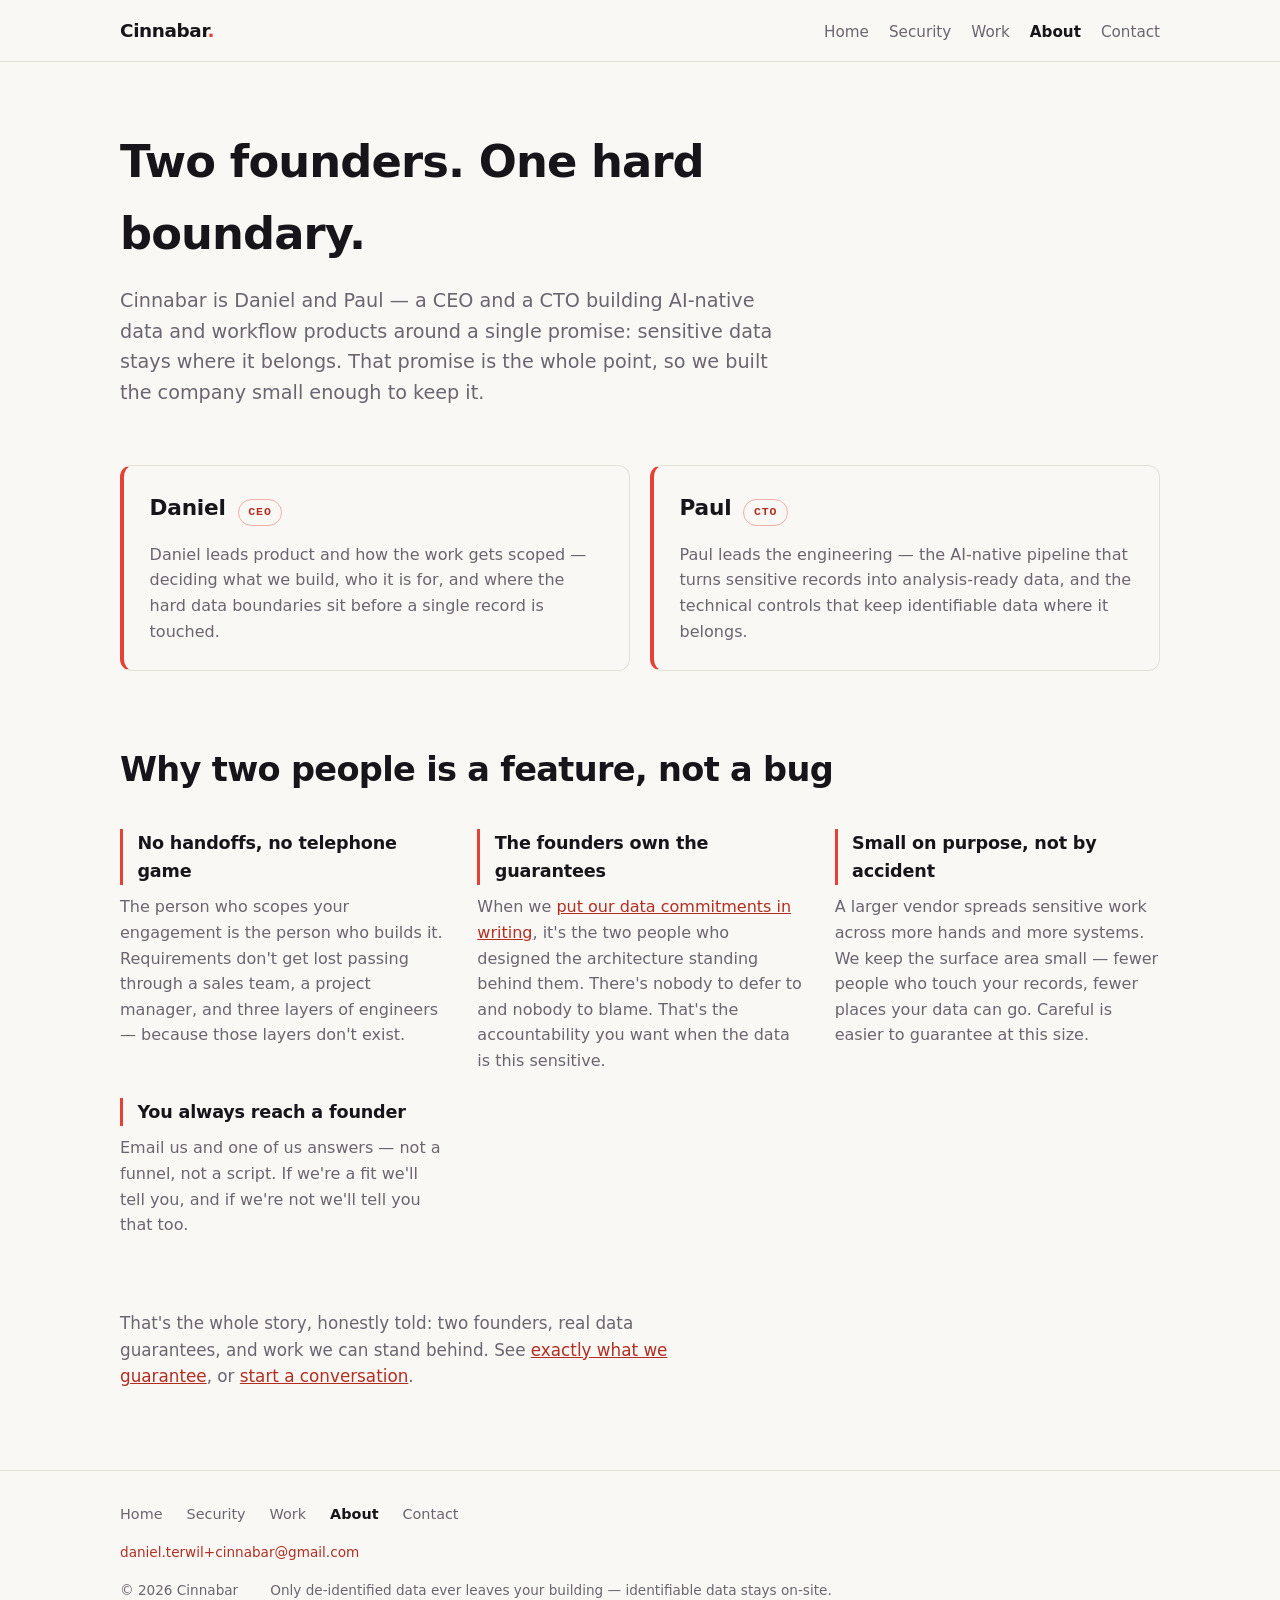
==== about/index.html @ 01d8b66a "Deploy site from cinnabar-website@a079be0 Source commit: a079be0da0ae9465ae48b6d071114e174a64f3e4" ====
<!DOCTYPE html><html lang="en"> <head><meta charset="utf-8"><meta name="viewport" content="width=device-width, initial-scale=1"><meta name="description" content="Two founders building AI-native data products with data guarantees you can say out loud."><title>About — Cinnabar</title><!-- Favicon: text-free brand mark (SVG for modern browsers, PNG for iOS).
         No wordmark baked in, so a brand rename stays a one-line change in
         src/config.ts (AGENTS.md §4.4). --><link rel="icon" type="image/svg+xml" href="/favicon.svg"><link rel="apple-touch-icon" href="/apple-touch-icon.png"><link rel="canonical" href="https://cinnabar.sh/about/"><!-- Open Graph / Twitter social cards. Text values come from props/config
         (title/description → BRAND/TAGLINE), never hardcoded (§4.4). The
         og:image is a self-hosted, intentionally text-free brand card for the
         same reason. og:image/og:url are absolute, resolved against `site`. --><meta property="og:type" content="website"><meta property="og:title" content="About — Cinnabar"><meta property="og:description" content="Two founders building AI-native data products with data guarantees you can say out loud."><meta property="og:image" content="https://cinnabar.sh/og-image.png"><meta property="og:url" content="https://cinnabar.sh/about/"><meta name="twitter:card" content="summary_large_image"><meta name="twitter:title" content="About — Cinnabar"><meta name="twitter:description" content="Two founders building AI-native data products with data guarantees you can say out loud."><meta name="twitter:image" content="https://cinnabar.sh/og-image.png"><!-- No resource hints: the site uses a system font stack (see the body
         font-family below) and loads zero external resources — no fonts, no
         scripts, no third-party origins. A preconnect/dns-prefetch here would
         open a connection to a host we never fetch from, wasting the hint and
         leaking a request to a third party. Add hints only if a genuine
         cross-origin resource is ever introduced (#14). --><link rel="stylesheet" href="/_astro/about.DTLxdqcn.css">
<style>.intro[data-astro-cid-kh7btl4r]{padding-block:var(--space-intro) 1rem}h1[data-astro-cid-kh7btl4r]{letter-spacing:-.02em;font-size:var(--fs-h1);max-width:20ch}.lede[data-astro-cid-kh7btl4r]{margin-top:1rem;max-width:56ch;font-size:var(--fs-lede);color:var(--muted)}.founders[data-astro-cid-kh7btl4r]{padding-top:2.5rem}.cards[data-astro-cid-kh7btl4r]{list-style:none;padding:0;display:grid;grid-template-columns:repeat(auto-fit,minmax(18rem,1fr));gap:1.25rem}.founder[data-astro-cid-kh7btl4r]{border:1px solid var(--line);border-left:4px solid var(--cinnabar);border-radius:var(--radius-card);padding:var(--pad-card)}.founder-head[data-astro-cid-kh7btl4r]{display:flex;align-items:baseline;gap:.75rem;flex-wrap:wrap}.founder-name[data-astro-cid-kh7btl4r]{font-size:1.35rem;font-weight:700;letter-spacing:-.01em}.founder-role[data-astro-cid-kh7btl4r]{font-family:var(--font-mono);font-size:.72rem;letter-spacing:.08em;text-transform:uppercase;font-weight:700;color:var(--accent-text);border:1px solid color-mix(in srgb,var(--cinnabar) 40%,transparent);border-radius:999px;padding:.2rem .6rem}.founder[data-astro-cid-kh7btl4r] p[data-astro-cid-kh7btl4r]{margin-top:1rem;color:var(--muted)}.why[data-astro-cid-kh7btl4r]{padding-top:var(--space-section)}.why[data-astro-cid-kh7btl4r] h2[data-astro-cid-kh7btl4r]{letter-spacing:-.02em;font-size:var(--fs-h2)}.why-grid[data-astro-cid-kh7btl4r]{margin-top:2rem;display:grid;grid-template-columns:repeat(auto-fit,minmax(17rem,1fr));gap:1.5rem 2rem}.why-grid[data-astro-cid-kh7btl4r] h3[data-astro-cid-kh7btl4r]{font-size:1.1rem;letter-spacing:-.01em;padding-left:.9rem;border-left:3px solid var(--cinnabar)}.why-grid[data-astro-cid-kh7btl4r] p[data-astro-cid-kh7btl4r]{margin-top:.6rem;color:var(--muted);max-width:52ch}.coda[data-astro-cid-kh7btl4r]{padding-top:var(--space-section)}.coda[data-astro-cid-kh7btl4r] p[data-astro-cid-kh7btl4r]{color:var(--muted);max-width:56ch;font-size:1.05rem}
</style></head> <body> <a class="skip-link" href="#main-content">Skip to main content</a> <header class="site"> <div class="wrap"> <a href="/" class="brand">Cinnabar<span class="dot">.</span></a> <!-- CSS-only mobile nav (no JS): a visually-hidden checkbox is toggled
             by the adjacent <label> hamburger and, via the sibling selectors
             below, reveals nav.main on narrow viewports. The checkbox is
             display:none on desktop (out of tab order) and only becomes a
             focusable control at the mobile breakpoint. --> <input class="nav-toggle" type="checkbox" id="nav-toggle" aria-label="Toggle navigation menu"> <label class="nav-toggle-label" for="nav-toggle" aria-hidden="true"><span class="bars"></span></label> <nav class="main" aria-label="Primary"> <a href="/">Home</a><a href="/security">Security</a><a href="/work">Work</a><a href="/about" aria-current="page">About</a><a href="/contact">Contact</a> </nav> </div> </header> <main id="main-content" tabindex="-1"> <section class="wrap intro" data-astro-cid-kh7btl4r> <h1 data-astro-cid-kh7btl4r>Two founders. One hard boundary.</h1> <p class="lede" data-astro-cid-kh7btl4r> Cinnabar is Daniel and Paul — a CEO and a CTO building AI-native data and
      workflow products around a single promise: sensitive data stays where it
      belongs. That promise is the whole point, so we built the company small
      enough to keep it.
</p> </section> <section class="wrap founders" data-astro-cid-kh7btl4r> <ul class="cards" data-astro-cid-kh7btl4r> <li class="founder" data-astro-cid-kh7btl4r> <div class="founder-head" data-astro-cid-kh7btl4r> <span class="founder-name" data-astro-cid-kh7btl4r>Daniel</span> <span class="founder-role" data-astro-cid-kh7btl4r>CEO</span> </div> <p data-astro-cid-kh7btl4r>Daniel leads product and how the work gets scoped — deciding what we build, who it is for, and where the hard data boundaries sit before a single record is touched.</p> </li><li class="founder" data-astro-cid-kh7btl4r> <div class="founder-head" data-astro-cid-kh7btl4r> <span class="founder-name" data-astro-cid-kh7btl4r>Paul</span> <span class="founder-role" data-astro-cid-kh7btl4r>CTO</span> </div> <p data-astro-cid-kh7btl4r>Paul leads the engineering — the AI-native pipeline that turns sensitive records into analysis-ready data, and the technical controls that keep identifiable data where it belongs.</p> </li> </ul> </section> <section class="wrap why" data-astro-cid-kh7btl4r> <h2 data-astro-cid-kh7btl4r>Why two people is a feature, not a bug</h2> <div class="why-grid" data-astro-cid-kh7btl4r> <article data-astro-cid-kh7btl4r> <h3 data-astro-cid-kh7btl4r>No handoffs, no telephone game</h3> <p data-astro-cid-kh7btl4r>
The person who scopes your engagement is the person who builds it.
          Requirements don't get lost passing through a sales team, a project
          manager, and three layers of engineers — because those layers don't
          exist.
</p> </article> <article data-astro-cid-kh7btl4r> <h3 data-astro-cid-kh7btl4r>The founders own the guarantees</h3> <p data-astro-cid-kh7btl4r>
When we
<a href="/security" data-astro-cid-kh7btl4r>put our data commitments in writing</a>, it's the
          two people who designed the architecture standing behind them. There's
          nobody to defer to and nobody to blame. That's the accountability you
          want when the data is this sensitive.
</p> </article> <article data-astro-cid-kh7btl4r> <h3 data-astro-cid-kh7btl4r>Small on purpose, not by accident</h3> <p data-astro-cid-kh7btl4r>
A larger vendor spreads sensitive work across more hands and more
          systems. We keep the surface area small — fewer people who touch your
          records, fewer places your data can go. Careful is easier to guarantee
          at this size.
</p> </article> <article data-astro-cid-kh7btl4r> <h3 data-astro-cid-kh7btl4r>You always reach a founder</h3> <p data-astro-cid-kh7btl4r>
Email us and one of us answers — not a funnel, not a script. If we're
          a fit we'll tell you, and if we're not we'll tell you that too.
</p> </article> </div> </section> <section class="wrap coda" data-astro-cid-kh7btl4r> <p data-astro-cid-kh7btl4r>
That's the whole story, honestly told: two founders, real data
      guarantees, and work we can stand behind. See
<a href="/security" data-astro-cid-kh7btl4r>exactly what we guarantee</a>, or
<a href="/contact" data-astro-cid-kh7btl4r>start a conversation</a>.
</p> </section> </main> <footer class="site"> <div class="wrap"> <nav class="footer" aria-label="Footer"> <a href="/">Home</a><a href="/security">Security</a><a href="/work">Work</a><a href="/about" aria-current="page">About</a><a href="/contact">Contact</a> </nav> <a class="footer-mail" href="mailto:daniel.terwil+cinnabar@gmail.com">daniel.terwil+cinnabar@gmail.com</a> <div class="footer-meta"> <span>© 2026 Cinnabar</span> <span>Only de-identified data ever leaves your building — identifiable data stays on-site.</span> </div> </div> </footer> </body></html>
---- _astro/about.DTLxdqcn.css ----
:root{--cinnabar: #e34234;--cinnabar-deep: #b32e22;--ink: #17151a;--paper: #faf8f5;--muted: #6b6570;--line: #e5e0da;--max: 68rem;--accent-text: var(--cinnabar-deep);--font-mono: ui-monospace, "SF Mono", "SFMono-Regular", Menlo, Consolas, monospace;--fs-lede: clamp(1.08rem, 1.6vw, 1.2rem);--fs-h1: clamp(2rem, 4vw, 2.8rem);--fs-h2: clamp(1.6rem, 3.2vw, 2.1rem);--space-section: 4.5rem;--space-intro: 4rem;--gap-grid: 1.25rem;--pad-card: 1.6rem;--radius-card: 12px;--radius-panel: 16px}*{box-sizing:border-box;margin:0}body{font-family:ui-sans-serif,system-ui,-apple-system,Segoe UI,sans-serif;background:var(--paper);color:var(--ink);line-height:1.6}a{color:var(--accent-text)}.eyebrow{font-family:var(--font-mono);text-transform:uppercase;letter-spacing:.1em;font-size:.72rem;font-weight:600;color:var(--accent-text);margin:0}:focus-visible{outline:2px solid var(--cinnabar);outline-offset:2px;border-radius:2px}.skip-link{position:fixed;top:.75rem;left:.75rem;z-index:100;transform:translateY(-150%);background:var(--cinnabar-deep);color:#fff;padding:.6rem 1rem;border-radius:4px;text-decoration:none;font-weight:600;transition:transform .15s ease}.skip-link:focus{transform:translateY(0)}.wrap{max-width:var(--max);margin:0 auto;padding:0 1.5rem}header.site{border-bottom:1px solid var(--line);position:sticky;top:0;background:color-mix(in srgb,var(--paper) 92%,transparent);backdrop-filter:blur(8px);z-index:10}header.site .wrap{display:flex;align-items:baseline;gap:2rem;padding-block:1rem}.brand{font-weight:700;font-size:1.15rem;letter-spacing:-.02em;color:var(--ink);text-decoration:none}.brand .dot{color:var(--cinnabar)}nav.main{display:flex;gap:1.25rem;margin-left:auto}nav.main a{text-decoration:none;color:var(--muted);font-size:.95rem}nav.main a[aria-current=page]{color:var(--ink);font-weight:600}.nav-toggle,.nav-toggle-label{display:none}@media(max-width:640px){header.site .wrap{flex-wrap:wrap;align-items:center;column-gap:1rem;row-gap:0}.nav-toggle{display:block;position:absolute;width:1px;height:1px;opacity:0;margin:0}.nav-toggle-label{display:inline-flex;align-items:center;justify-content:center;width:44px;height:44px;margin-left:auto;cursor:pointer}.nav-toggle-label .bars,.nav-toggle-label .bars:before,.nav-toggle-label .bars:after{content:"";display:block;width:22px;height:2px;background:var(--ink);border-radius:2px;transition:transform .2s ease,opacity .2s ease}.nav-toggle-label .bars{position:relative}.nav-toggle-label .bars:before{position:absolute;top:-7px;left:0}.nav-toggle-label .bars:after{position:absolute;top:7px;left:0}.nav-toggle:checked+.nav-toggle-label .bars{background:transparent}.nav-toggle:checked+.nav-toggle-label .bars:before{transform:translateY(7px) rotate(45deg)}.nav-toggle:checked+.nav-toggle-label .bars:after{transform:translateY(-7px) rotate(-45deg)}.nav-toggle:focus-visible+.nav-toggle-label{outline:2px solid var(--cinnabar);outline-offset:2px;border-radius:2px}nav.main{display:none;flex-basis:100%;flex-direction:column;gap:0;margin-left:0;margin-top:.5rem;border-top:1px solid var(--line)}.nav-toggle:checked~nav.main{display:flex}nav.main a{display:flex;align-items:center;min-height:44px;padding:.25rem;font-size:1rem;border-bottom:1px solid var(--line)}}main{min-height:70vh}footer.site{border-top:1px solid var(--line);margin-top:5rem}footer.site .wrap{padding-block:2rem;color:var(--muted);font-size:.85rem;display:flex;flex-direction:column;gap:1rem}nav.footer{display:flex;flex-wrap:wrap;gap:.5rem 1.5rem}nav.footer a{color:var(--muted);text-decoration:none;font-size:.9rem}nav.footer a[aria-current=page]{color:var(--ink);font-weight:600}footer.site .footer-mail{color:var(--accent-text);text-decoration:none}footer.site .footer-meta{display:flex;flex-wrap:wrap;gap:.5rem 2rem}@media(prefers-color-scheme:dark){:root{--ink: #f2eff4;--paper: #17151a;--muted: #9a93a1;--line: #2c2830;--cinnabar: #e85c49;--accent-text: var(--cinnabar)}}@media(prefers-reduced-motion:reduce){*,*:before,*:after{animation-duration:.01ms!important;animation-iteration-count:1!important;transition-duration:.01ms!important;scroll-behavior:auto!important}}
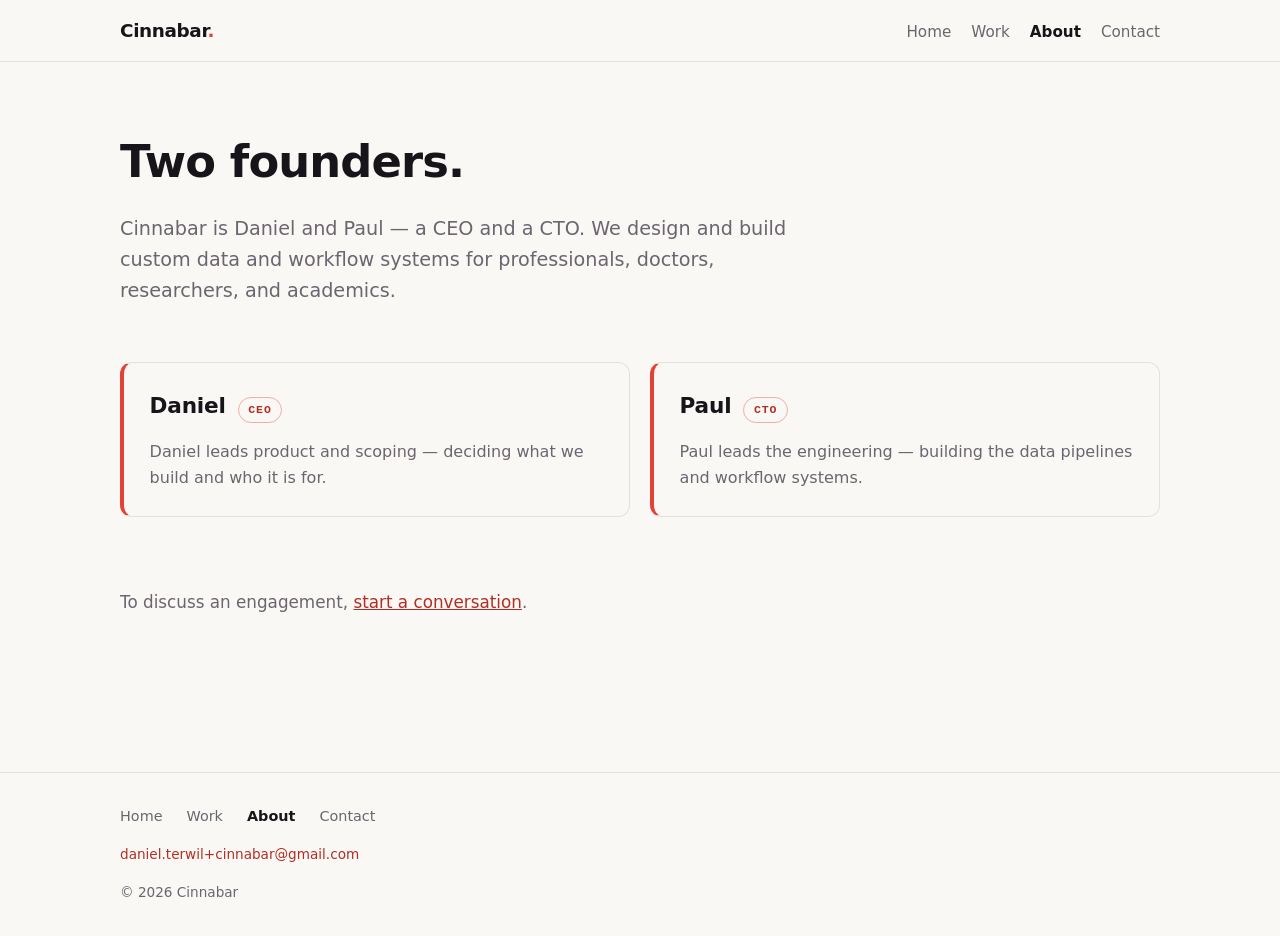
==== commit a9c9bb88: "Deploy site from cinnabar-website@1082ff7 Source commit: 1082ff7ef324ed95ec3953c8b3f716fa9961e02c" ====
--- a/about/index.html
+++ b/about/index.html
@@ -1,45 +1,20 @@
-<!DOCTYPE html><html lang="en"> <head><meta charset="utf-8"><meta name="viewport" content="width=device-width, initial-scale=1"><meta name="description" content="Two founders building AI-native data products with data guarantees you can say out loud."><title>About — Cinnabar</title><!-- Favicon: text-free brand mark (SVG for modern browsers, PNG for iOS).
+<!DOCTYPE html><html lang="en"> <head><meta charset="utf-8"><meta name="viewport" content="width=device-width, initial-scale=1"><meta name="description" content="Two founders building custom data and workflow systems for sensitive records."><title>About — Cinnabar</title><!-- Favicon: text-free brand mark (SVG for modern browsers, PNG for iOS).
          No wordmark baked in, so a brand rename stays a one-line change in
          src/config.ts (AGENTS.md §4.4). --><link rel="icon" type="image/svg+xml" href="/favicon.svg"><link rel="apple-touch-icon" href="/apple-touch-icon.png"><link rel="canonical" href="https://cinnabar.sh/about/"><!-- Open Graph / Twitter social cards. Text values come from props/config
          (title/description → BRAND/TAGLINE), never hardcoded (§4.4). The
          og:image is a self-hosted, intentionally text-free brand card for the
-         same reason. og:image/og:url are absolute, resolved against `site`. --><meta property="og:type" content="website"><meta property="og:title" content="About — Cinnabar"><meta property="og:description" content="Two founders building AI-native data products with data guarantees you can say out loud."><meta property="og:image" content="https://cinnabar.sh/og-image.png"><meta property="og:url" content="https://cinnabar.sh/about/"><meta name="twitter:card" content="summary_large_image"><meta name="twitter:title" content="About — Cinnabar"><meta name="twitter:description" content="Two founders building AI-native data products with data guarantees you can say out loud."><meta name="twitter:image" content="https://cinnabar.sh/og-image.png"><!-- No resource hints: the site uses a system font stack (see the body
+         same reason. og:image/og:url are absolute, resolved against `site`. --><meta property="og:type" content="website"><meta property="og:title" content="About — Cinnabar"><meta property="og:description" content="Two founders building custom data and workflow systems for sensitive records."><meta property="og:image" content="https://cinnabar.sh/og-image.png"><meta property="og:url" content="https://cinnabar.sh/about/"><meta name="twitter:card" content="summary_large_image"><meta name="twitter:title" content="About — Cinnabar"><meta name="twitter:description" content="Two founders building custom data and workflow systems for sensitive records."><meta name="twitter:image" content="https://cinnabar.sh/og-image.png"><!-- No resource hints: the site uses a system font stack (see the body
          font-family below) and loads zero external resources — no fonts, no
          scripts, no third-party origins. A preconnect/dns-prefetch here would
          open a connection to a host we never fetch from, wasting the hint and
          leaking a request to a third party. Add hints only if a genuine
          cross-origin resource is ever introduced (#14). --><link rel="stylesheet" href="/_astro/about.DTLxdqcn.css">
-<style>.intro[data-astro-cid-kh7btl4r]{padding-block:var(--space-intro) 1rem}h1[data-astro-cid-kh7btl4r]{letter-spacing:-.02em;font-size:var(--fs-h1);max-width:20ch}.lede[data-astro-cid-kh7btl4r]{margin-top:1rem;max-width:56ch;font-size:var(--fs-lede);color:var(--muted)}.founders[data-astro-cid-kh7btl4r]{padding-top:2.5rem}.cards[data-astro-cid-kh7btl4r]{list-style:none;padding:0;display:grid;grid-template-columns:repeat(auto-fit,minmax(18rem,1fr));gap:1.25rem}.founder[data-astro-cid-kh7btl4r]{border:1px solid var(--line);border-left:4px solid var(--cinnabar);border-radius:var(--radius-card);padding:var(--pad-card)}.founder-head[data-astro-cid-kh7btl4r]{display:flex;align-items:baseline;gap:.75rem;flex-wrap:wrap}.founder-name[data-astro-cid-kh7btl4r]{font-size:1.35rem;font-weight:700;letter-spacing:-.01em}.founder-role[data-astro-cid-kh7btl4r]{font-family:var(--font-mono);font-size:.72rem;letter-spacing:.08em;text-transform:uppercase;font-weight:700;color:var(--accent-text);border:1px solid color-mix(in srgb,var(--cinnabar) 40%,transparent);border-radius:999px;padding:.2rem .6rem}.founder[data-astro-cid-kh7btl4r] p[data-astro-cid-kh7btl4r]{margin-top:1rem;color:var(--muted)}.why[data-astro-cid-kh7btl4r]{padding-top:var(--space-section)}.why[data-astro-cid-kh7btl4r] h2[data-astro-cid-kh7btl4r]{letter-spacing:-.02em;font-size:var(--fs-h2)}.why-grid[data-astro-cid-kh7btl4r]{margin-top:2rem;display:grid;grid-template-columns:repeat(auto-fit,minmax(17rem,1fr));gap:1.5rem 2rem}.why-grid[data-astro-cid-kh7btl4r] h3[data-astro-cid-kh7btl4r]{font-size:1.1rem;letter-spacing:-.01em;padding-left:.9rem;border-left:3px solid var(--cinnabar)}.why-grid[data-astro-cid-kh7btl4r] p[data-astro-cid-kh7btl4r]{margin-top:.6rem;color:var(--muted);max-width:52ch}.coda[data-astro-cid-kh7btl4r]{padding-top:var(--space-section)}.coda[data-astro-cid-kh7btl4r] p[data-astro-cid-kh7btl4r]{color:var(--muted);max-width:56ch;font-size:1.05rem}
+<style>.intro[data-astro-cid-kh7btl4r]{padding-block:var(--space-intro) 1rem}h1[data-astro-cid-kh7btl4r]{letter-spacing:-.02em;font-size:var(--fs-h1);max-width:20ch}.lede[data-astro-cid-kh7btl4r]{margin-top:1rem;max-width:56ch;font-size:var(--fs-lede);color:var(--muted)}.founders[data-astro-cid-kh7btl4r]{padding-top:2.5rem}.cards[data-astro-cid-kh7btl4r]{list-style:none;padding:0;display:grid;grid-template-columns:repeat(auto-fit,minmax(18rem,1fr));gap:1.25rem}.founder[data-astro-cid-kh7btl4r]{border:1px solid var(--line);border-left:4px solid var(--cinnabar);border-radius:var(--radius-card);padding:var(--pad-card)}.founder-head[data-astro-cid-kh7btl4r]{display:flex;align-items:baseline;gap:.75rem;flex-wrap:wrap}.founder-name[data-astro-cid-kh7btl4r]{font-size:1.35rem;font-weight:700;letter-spacing:-.01em}.founder-role[data-astro-cid-kh7btl4r]{font-family:var(--font-mono);font-size:.72rem;letter-spacing:.08em;text-transform:uppercase;font-weight:700;color:var(--accent-text);border:1px solid color-mix(in srgb,var(--cinnabar) 40%,transparent);border-radius:999px;padding:.2rem .6rem}.founder[data-astro-cid-kh7btl4r] p[data-astro-cid-kh7btl4r]{margin-top:1rem;color:var(--muted)}.coda[data-astro-cid-kh7btl4r]{padding-top:var(--space-section)}.coda[data-astro-cid-kh7btl4r] p[data-astro-cid-kh7btl4r]{color:var(--muted);max-width:56ch;font-size:1.05rem}
 </style></head> <body> <a class="skip-link" href="#main-content">Skip to main content</a> <header class="site"> <div class="wrap"> <a href="/" class="brand">Cinnabar<span class="dot">.</span></a> <!-- CSS-only mobile nav (no JS): a visually-hidden checkbox is toggled
              by the adjacent <label> hamburger and, via the sibling selectors
              below, reveals nav.main on narrow viewports. The checkbox is
              display:none on desktop (out of tab order) and only becomes a
-             focusable control at the mobile breakpoint. --> <input class="nav-toggle" type="checkbox" id="nav-toggle" aria-label="Toggle navigation menu"> <label class="nav-toggle-label" for="nav-toggle" aria-hidden="true"><span class="bars"></span></label> <nav class="main" aria-label="Primary"> <a href="/">Home</a><a href="/security">Security</a><a href="/work">Work</a><a href="/about" aria-current="page">About</a><a href="/contact">Contact</a> </nav> </div> </header> <main id="main-content" tabindex="-1"> <section class="wrap intro" data-astro-cid-kh7btl4r> <h1 data-astro-cid-kh7btl4r>Two founders. One hard boundary.</h1> <p class="lede" data-astro-cid-kh7btl4r> Cinnabar is Daniel and Paul — a CEO and a CTO building AI-native data and
-      workflow products around a single promise: sensitive data stays where it
-      belongs. That promise is the whole point, so we built the company small
-      enough to keep it.
-</p> </section> <section class="wrap founders" data-astro-cid-kh7btl4r> <ul class="cards" data-astro-cid-kh7btl4r> <li class="founder" data-astro-cid-kh7btl4r> <div class="founder-head" data-astro-cid-kh7btl4r> <span class="founder-name" data-astro-cid-kh7btl4r>Daniel</span> <span class="founder-role" data-astro-cid-kh7btl4r>CEO</span> </div> <p data-astro-cid-kh7btl4r>Daniel leads product and how the work gets scoped — deciding what we build, who it is for, and where the hard data boundaries sit before a single record is touched.</p> </li><li class="founder" data-astro-cid-kh7btl4r> <div class="founder-head" data-astro-cid-kh7btl4r> <span class="founder-name" data-astro-cid-kh7btl4r>Paul</span> <span class="founder-role" data-astro-cid-kh7btl4r>CTO</span> </div> <p data-astro-cid-kh7btl4r>Paul leads the engineering — the AI-native pipeline that turns sensitive records into analysis-ready data, and the technical controls that keep identifiable data where it belongs.</p> </li> </ul> </section> <section class="wrap why" data-astro-cid-kh7btl4r> <h2 data-astro-cid-kh7btl4r>Why two people is a feature, not a bug</h2> <div class="why-grid" data-astro-cid-kh7btl4r> <article data-astro-cid-kh7btl4r> <h3 data-astro-cid-kh7btl4r>No handoffs, no telephone game</h3> <p data-astro-cid-kh7btl4r>
-The person who scopes your engagement is the person who builds it.
-          Requirements don't get lost passing through a sales team, a project
-          manager, and three layers of engineers — because those layers don't
-          exist.
-</p> </article> <article data-astro-cid-kh7btl4r> <h3 data-astro-cid-kh7btl4r>The founders own the guarantees</h3> <p data-astro-cid-kh7btl4r>
-When we
-<a href="/security" data-astro-cid-kh7btl4r>put our data commitments in writing</a>, it's the
-          two people who designed the architecture standing behind them. There's
-          nobody to defer to and nobody to blame. That's the accountability you
-          want when the data is this sensitive.
-</p> </article> <article data-astro-cid-kh7btl4r> <h3 data-astro-cid-kh7btl4r>Small on purpose, not by accident</h3> <p data-astro-cid-kh7btl4r>
-A larger vendor spreads sensitive work across more hands and more
-          systems. We keep the surface area small — fewer people who touch your
-          records, fewer places your data can go. Careful is easier to guarantee
-          at this size.
-</p> </article> <article data-astro-cid-kh7btl4r> <h3 data-astro-cid-kh7btl4r>You always reach a founder</h3> <p data-astro-cid-kh7btl4r>
-Email us and one of us answers — not a funnel, not a script. If we're
-          a fit we'll tell you, and if we're not we'll tell you that too.
-</p> </article> </div> </section> <section class="wrap coda" data-astro-cid-kh7btl4r> <p data-astro-cid-kh7btl4r>
-That's the whole story, honestly told: two founders, real data
-      guarantees, and work we can stand behind. See
-<a href="/security" data-astro-cid-kh7btl4r>exactly what we guarantee</a>, or
-<a href="/contact" data-astro-cid-kh7btl4r>start a conversation</a>.
-</p> </section> </main> <footer class="site"> <div class="wrap"> <nav class="footer" aria-label="Footer"> <a href="/">Home</a><a href="/security">Security</a><a href="/work">Work</a><a href="/about" aria-current="page">About</a><a href="/contact">Contact</a> </nav> <a class="footer-mail" href="mailto:daniel.terwil+cinnabar@gmail.com">daniel.terwil+cinnabar@gmail.com</a> <div class="footer-meta"> <span>© 2026 Cinnabar</span> <span>Only de-identified data ever leaves your building — identifiable data stays on-site.</span> </div> </div> </footer> </body></html> +             focusable control at the mobile breakpoint. --> <input class="nav-toggle" type="checkbox" id="nav-toggle" aria-label="Toggle navigation menu"> <label class="nav-toggle-label" for="nav-toggle" aria-hidden="true"><span class="bars"></span></label> <nav class="main" aria-label="Primary"> <a href="/">Home</a><a href="/work">Work</a><a href="/about" aria-current="page">About</a><a href="/contact">Contact</a> </nav> </div> </header> <main id="main-content" tabindex="-1"> <section class="wrap intro" data-astro-cid-kh7btl4r> <h1 data-astro-cid-kh7btl4r>Two founders.</h1> <p class="lede" data-astro-cid-kh7btl4r> Cinnabar is Daniel and Paul — a CEO and a CTO. We design and build custom data and workflow systems for professionals, doctors, researchers, and academics.
+</p> </section> <section class="wrap founders" data-astro-cid-kh7btl4r> <ul class="cards" data-astro-cid-kh7btl4r> <li class="founder" data-astro-cid-kh7btl4r> <div class="founder-head" data-astro-cid-kh7btl4r> <span class="founder-name" data-astro-cid-kh7btl4r>Daniel</span> <span class="founder-role" data-astro-cid-kh7btl4r>CEO</span> </div> <p data-astro-cid-kh7btl4r>Daniel leads product and scoping — deciding what we build and who it is for.</p> </li><li class="founder" data-astro-cid-kh7btl4r> <div class="founder-head" data-astro-cid-kh7btl4r> <span class="founder-name" data-astro-cid-kh7btl4r>Paul</span> <span class="founder-role" data-astro-cid-kh7btl4r>CTO</span> </div> <p data-astro-cid-kh7btl4r>Paul leads the engineering — building the data pipelines and workflow systems.</p> </li> </ul> </section> <section class="wrap coda" data-astro-cid-kh7btl4r> <p data-astro-cid-kh7btl4r>
+To discuss an engagement, <a href="/contact" data-astro-cid-kh7btl4r>start a conversation</a>.
+</p> </section> </main> <footer class="site"> <div class="wrap"> <nav class="footer" aria-label="Footer"> <a href="/">Home</a><a href="/work">Work</a><a href="/about" aria-current="page">About</a><a href="/contact">Contact</a> </nav> <a class="footer-mail" href="mailto:daniel.terwil+cinnabar@gmail.com">daniel.terwil+cinnabar@gmail.com</a> <div class="footer-meta"> <span>© 2026 Cinnabar</span> </div> </div> </footer> </body></html> 
